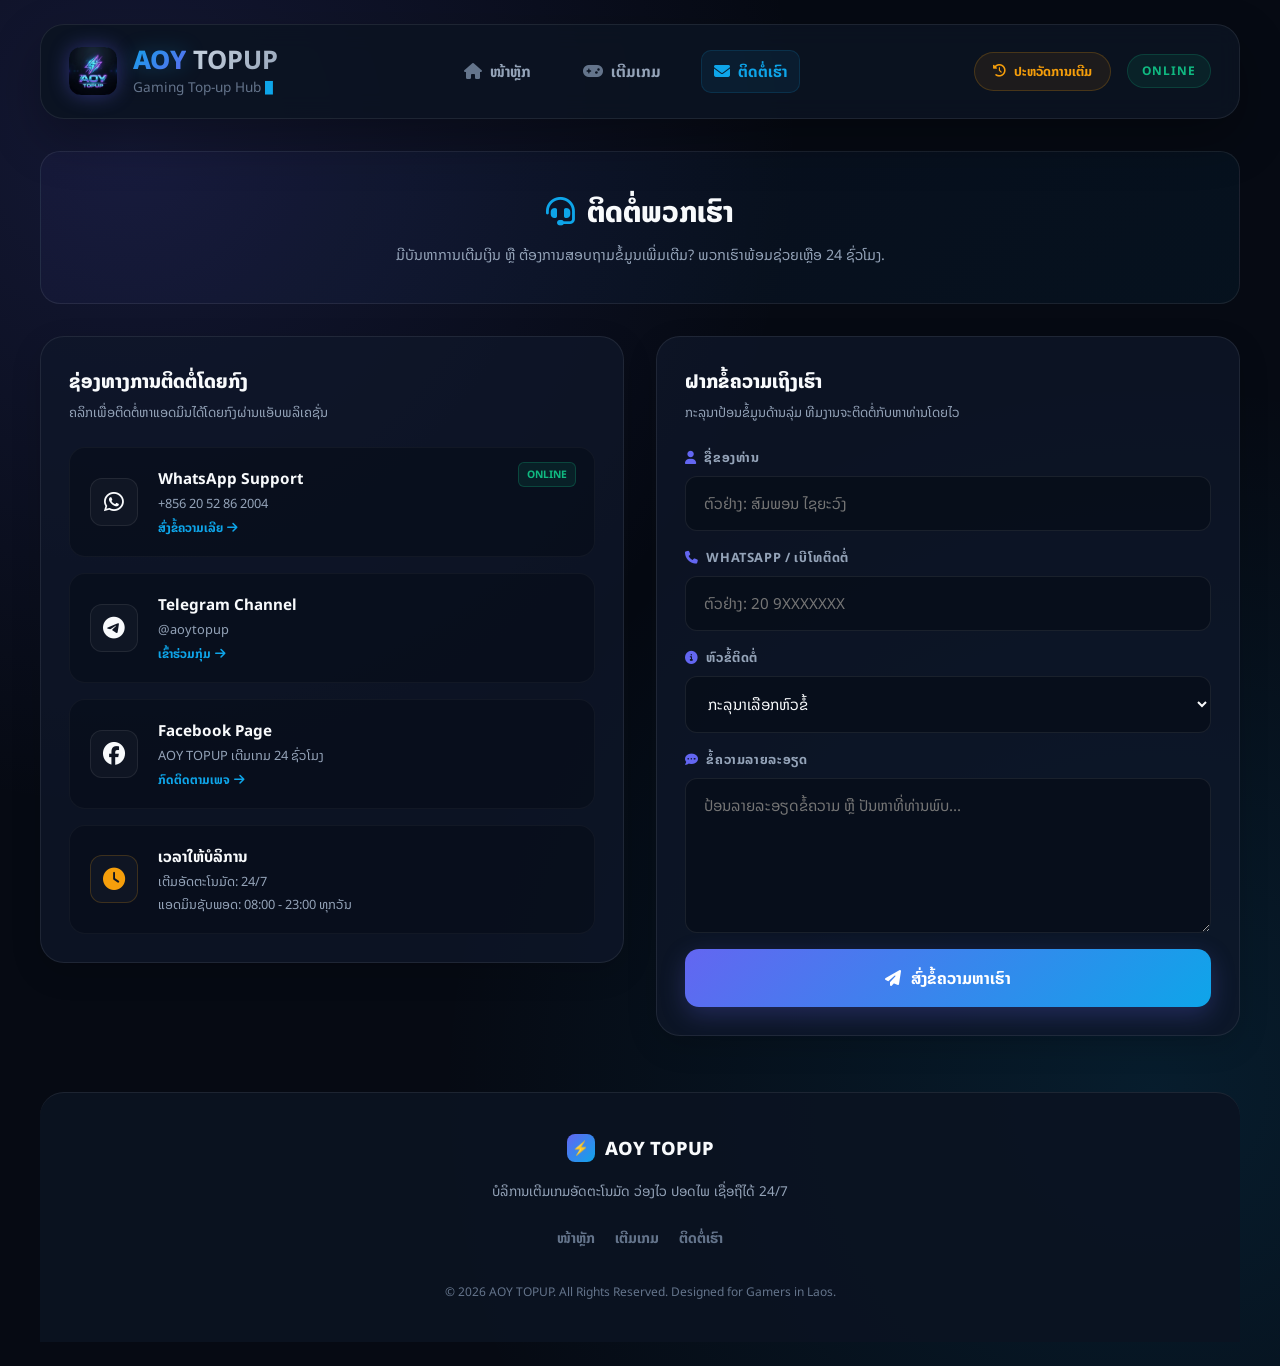
==== contact.html @ b612c602 "Upload local project files" ====
<!DOCTYPE html>
<html lang="lo">
<head>
  <meta charset="UTF-8">
  <meta name="viewport" content="width=device-width, initial-scale=1.0">
  <title>AOY TOPUP - ຕິດຕໍ່ພວກເຮົາ | Contact Us</title>
  <link href="https://fonts.googleapis.com/css2?family=Noto+Sans+Lao:wght@400;700&display=swap" rel="stylesheet">
  <link rel="stylesheet" href="https://cdnjs.cloudflare.com/ajax/libs/font-awesome/6.4.0/css/all.min.css">
  <link rel="stylesheet" href="style.css">
</head>
<body class="contact-page-body">
  <div class="app-shell">
    <header>
      <div class="brand" onclick="location.href='index.html'">
        <div class="brand-mark">
          <img src="images/aoy_topup_logo.png" alt="Aoy Topup Logo" style="width: 100%; height: 100%; object-fit: cover; border-radius: 12px;">
        </div>
        <div>
          <h1><span class="brand-glow-accent">AOY</span> <span class="brand-glow">TOPUP</span></h1>
          <p>Gaming Top-up Hub</p>
        </div>
      </div>

      <nav class="nav-links">
        <a href="index.html" class="nav-link"><i class="fa-solid fa-house"></i> ໜ້າຫຼັກ</a>
        <a href="topup.html" class="nav-link"><i class="fa-solid fa-gamepad"></i> ເຕີມເກມ</a>
        <a href="contact.html" class="nav-link active"><i class="fa-solid fa-envelope"></i> ຕິດຕໍ່ເຮົາ</a>
      </nav>

      <div class="status-panel">
        <button class="key-history-btn" id="key-history-btn" onclick="location.href='topup.html?openHistory=true'">
          <i class="fa-solid fa-clock-rotate-left"></i>
          <span>ປະຫວັດການເຕີມ</span>
        </button>
        <div class="status-chip">
          <span>ONLINE</span>
        </div>
      </div>
    </header>

    <!-- Page Title Header -->
    <div class="page-title-banner">
      <h1><i class="fa-solid fa-headset text-cyan"></i> ຕິດຕໍ່ພວກເຮົາ</h1>
      <p>ມີບັນຫາການເຕີມເງິນ ຫຼື ຕ້ອງການສອບຖາມຂໍ້ມູນເພີ່ມເຕີມ? ພວກເຮົາພ້ອມຊ່ວຍເຫຼືອ 24 ຊົ່ວໂມງ.</p>
    </div>

    <!-- Main Container -->
    <main class="contact-container">
      <!-- Left Side: Channels -->
      <section class="contact-channels">
        <h2 class="contact-sec-title">ຊ່ອງທາງການຕິດຕໍ່ໂດຍກົງ</h2>
        <p class="contact-sec-subtitle">ຄລິກເພື່ອຕິດຕໍ່ຫາແອດມິນໄດ້ໂດຍກົງຜ່ານແອັບພລິເຄຊັ່ນ</p>
        
        <div class="channels-grid">
          <a href="https://wa.me/8562052862004" target="_blank" class="channel-card whatsapp-channel">
            <div class="channel-icon-box"><i class="fa-brands fa-whatsapp"></i></div>
            <div class="channel-details">
              <h3>WhatsApp Support</h3>
              <p>+856 20 52 86 2004</p>
              <span class="channel-action">ສົ່ງຂໍ້ຄວາມເລີຍ <i class="fa-solid fa-arrow-right"></i></span>
            </div>
            <div class="channel-badge green">ONLINE</div>
          </a>

          <a href="https://t.me/aoytopup" target="_blank" class="channel-card telegram-channel">
            <div class="channel-icon-box"><i class="fa-brands fa-telegram"></i></div>
            <div class="channel-details">
              <h3>Telegram Channel</h3>
              <p>@aoytopup</p>
              <span class="channel-action">ເຂົ້າຮ່ວມກຸ່ມ <i class="fa-solid fa-arrow-right"></i></span>
            </div>
          </a>

          <a href="https://facebook.com/aoytopup" target="_blank" class="channel-card facebook-channel">
            <div class="channel-icon-box"><i class="fa-brands fa-facebook"></i></div>
            <div class="channel-details">
              <h3>Facebook Page</h3>
              <p>AOY TOPUP ເຕີມເກມ 24 ຊົ່ວໂມງ</p>
              <span class="channel-action">ກົດຕິດຕາມເພຈ <i class="fa-solid fa-arrow-right"></i></span>
            </div>
          </a>

          <div class="channel-card info-channel">
            <div class="channel-icon-box"><i class="fa-solid fa-clock"></i></div>
            <div class="channel-details">
              <h3>ເວລາໃຫ້ບໍລິການ</h3>
              <p>ເຕີມອັດຕະໂນມັດ: 24/7</p>
              <p>ແອດມິນຊັບພອດ: 08:00 - 23:00 ທຸກວັນ</p>
            </div>
          </div>
        </div>
      </section>

      <!-- Right Side: Contact Form -->
      <section class="contact-form-section">
        <h2 class="contact-sec-title">ຝາກຂໍ້ຄວາມເຖິງເຮົາ</h2>
        <p class="contact-sec-subtitle">ກະລຸນາປ້ອນຂໍ້ມູນດ້ານລຸ່ມ ທີມງານຈະຕິດຕໍ່ກັບຫາທ່ານໂດຍໄວ</p>

        <form id="contact-form" class="contact-form" onsubmit="submitContactForm(event)">
          <div class="form-group">
            <label for="contact-name"><i class="fa-solid fa-user"></i> ຊື່ຂອງທ່ານ</label>
            <input type="text" id="contact-name" placeholder="ຕົວຢ່າງ: ສົມພອນ ໄຊຍະວົງ" required>
          </div>

          <div class="form-group">
            <label for="contact-method"><i class="fa-solid fa-phone"></i> WhatsApp / ເບີໂທຕິດຕໍ່</label>
            <input type="text" id="contact-method" placeholder="ຕົວຢ່າງ: 20 9XXXXXXX" required>
          </div>

          <div class="form-group">
            <label for="contact-subject"><i class="fa-solid fa-circle-info"></i> ຫົວຂໍ້ຕິດຕໍ່</label>
            <select id="contact-subject" required>
              <option value="" disabled selected>ກະລຸນາເລືອກຫົວຂໍ້</option>
              <option value="topup_problem">ພົບປັນຫາການເຕີມເກມ</option>
              <option value="payment_problem">ປັນຫາການໂອນເງິນ / ແຈ້ງຊຳລະ</option>
              <option value="partnership">ຮ່ວມທຸລະກິດ / ພັນທະມິດ</option>
              <option value="other">ອື່ນໆ</option>
            </select>
          </div>

          <div class="form-group">
            <label for="contact-message"><i class="fa-solid fa-comment-dots"></i> ຂໍ້ຄວາມລາຍລະອຽດ</label>
            <textarea id="contact-message" rows="5" placeholder="ປ້ອນລາຍລະອຽດຂໍ້ຄວາມ ຫຼື ປັນຫາທີ່ທ່ານພົບ..." required></textarea>
          </div>

          <button type="submit" class="btn-confirm" id="btn-submit-contact">
            <i class="fa-solid fa-paper-plane"></i> ສົ່ງຂໍ້ຄວາມຫາເຮົາ
          </button>
        </form>

        <!-- Form Success State -->
        <div id="contact-success-box" class="contact-success-box" style="display: none;">
          <div class="success-icon-container">
            <i class="fa-solid fa-circle-check"></i>
          </div>
          <h2>ສົ່ງຂໍ້ຄວາມສຳເລັດ!</h2>
          <p>ລະບົບໄດ້ຮັບຂໍ້ຄວາມຂອງທ່ານແລ້ວ. ທີມງານ AOY TOPUP ຈະຕິດຕໍ່ກັບຫາທ່ານຜ່ານເບີຕິດຕໍ່ ຫຼື WhatsApp ໂດຍໄວທີ່ສຸດ.</p>
          <button class="btn-confirm mt-3" onclick="resetContactForm()">
            <i class="fa-solid fa-arrows-rotate"></i> ສົ່ງຂໍ້ຄວາມໃໝ່
          </button>
        </div>
      </section>
    </main>

    <!-- Footer -->
    <footer>
      <div class="footer-content">
        <div class="footer-brand">
          <div class="brand-mark-small">⚡</div>
          <h3>AOY TOPUP</h3>
        </div>
        <p>ບໍລິການເຕີມເກມອັດຕະໂນມັດ ວ່ອງໄວ ປອດໄພ ເຊື່ອຖືໄດ້ 24/7</p>
        <div class="footer-links">
          <a href="index.html">ໜ້າຫຼັກ</a>
          <a href="topup.html">ເຕີມເກມ</a>
          <a href="contact.html">ຕິດຕໍ່ເຮົາ</a>
        </div>
        <p class="copyright">© 2026 AOY TOPUP. All Rights Reserved. Designed for Gamers in Laos.</p>
      </div>
    </footer>
  </div>

  <script>
    function submitContactForm(event) {
      event.preventDefault();
      
      const name = document.getElementById("contact-name").value.trim();
      const method = document.getElementById("contact-method").value.trim();
      const subject = document.getElementById("contact-subject").value;
      const message = document.getElementById("contact-message").value.trim();

      if (!name || !method || !subject || !message) {
        alert("ກະລຸນາປ້ອນຂໍ້ມູນໃຫ້ຄົບຖ້ວນ!");
        return;
      }

      // Hide form, show success message
      document.getElementById("contact-form").style.display = "none";
      document.getElementById("contact-success-box").style.display = "flex";
    }

    function resetContactForm() {
      // Clear inputs
      document.getElementById("contact-name").value = "";
      document.getElementById("contact-method").value = "";
      document.getElementById("contact-subject").value = "";
      document.getElementById("contact-message").value = "";

      // Show form, hide success message
      document.getElementById("contact-form").style.display = "flex";
      document.getElementById("contact-success-box").style.display = "none";
    }
  </script>
</body>
</html>
---- style.css ----
/* ==========================================================================
   AOY TOPUP - Premium Game Top-Up Theme CSS Design System
   ========================================================================== */

:root {
  --bg-primary: #060a13;
  --bg-secondary: #0c1322;
  --bg-card: rgba(15, 23, 42, 0.75);
  --border-color: rgba(255, 255, 255, 0.08);
  --border-glow: rgba(99, 102, 241, 0.2);
  
  /* Modern gaming gradients */
  --accent-cyan: #0ea5e9;
  --accent-indigo: #6366f1;
  --accent-green: #10b981;
  --accent-amber: #f59e0b;
  --accent-rose: #f43f5e;
  
  --text-primary: #f8fafc;
  --text-secondary: #94a3b8;
  --text-muted: #64748b;
  
  --font-family: 'Noto Sans Lao', sans-serif;
  --transition: all 0.3s cubic-bezier(0.4, 0, 0.2, 1);
}

* {
  box-sizing: border-box;
  margin: 0;
  padding: 0;
  font-family: var(--font-family);
}

html {
  scroll-behavior: smooth;
}

body {
  min-height: 100vh;
  background-color: var(--bg-primary);
  background-image: 
    radial-gradient(circle at 10% 10%, rgba(99, 102, 241, 0.15) 0%, transparent 40%),
    radial-gradient(circle at 90% 80%, rgba(14, 165, 233, 0.12) 0%, transparent 45%);
  color: var(--text-primary);
  padding: 24px;
  overflow-x: hidden;
}

/* App Layout shell */
.app-shell {
  max-width: 1200px;
  margin: 0 auto;
}

/* Header & Branding */
header {
  display: flex;
  justify-content: space-between;
  align-items: center;
  padding: 20px 28px;
  margin-bottom: 32px;
  border-radius: 24px;
  background: rgba(12, 19, 34, 0.9);
  border: 1px solid var(--border-color);
  box-shadow: 0 20px 50px rgba(0, 0, 0, 0.3);
  backdrop-filter: blur(12px);
}

.brand {
  display: flex;
  align-items: center;
  gap: 16px;
  cursor: pointer;
  user-select: none;
}

.brand-mark {
  width: 48px;
  height: 48px;
  border-radius: 14px;
  display: grid;
  place-items: center;
  color: white;
  font-size: 1.4rem;
  font-weight: 700;
  background: linear-gradient(135deg, var(--accent-indigo), var(--accent-cyan));
  box-shadow: 0 0 20px rgba(99, 102, 241, 0.4);
  transition: var(--transition);
}

.brand:hover .brand-mark {
  transform: scale(1.1) rotate(10deg);
  box-shadow: 0 0 30px rgba(14, 165, 233, 0.6);
}

.brand h1 {
  font-size: 1.6rem;
  line-height: 1.2;
}

.brand-glow-accent {
  background: linear-gradient(135deg, var(--accent-cyan), var(--accent-indigo));
  -webkit-background-clip: text;
  -webkit-text-fill-color: transparent;
  font-weight: 800;
  filter: drop-shadow(0 0 10px rgba(14, 165, 233, 0.3));
}

.brand-glow {
  background: linear-gradient(135deg, #cbd5e1, #94a3b8);
  -webkit-background-clip: text;
  -webkit-text-fill-color: transparent;
  font-weight: 700;
}

.brand p {
  color: var(--text-muted);
  font-size: 0.85rem;
  display: flex;
  align-items: center;
  gap: 4px;
}

.brand p::after {
  content: '█';
  font-size: 0.7rem;
  color: var(--accent-cyan);
  animation: cursor-blink 1.2s step-start infinite;
}

@keyframes cursor-blink {
  50% { opacity: 0; }
}

.status-panel {
  display: flex;
  align-items: center;
  gap: 16px;
}

.status-chip {
  padding: 6px 14px;
  border-radius: 999px;
  background: rgba(16, 185, 129, 0.1);
  color: var(--accent-green);
  font-weight: 700;
  font-size: 0.75rem;
  letter-spacing: 0.08em;
  border: 1px solid rgba(16, 185, 129, 0.2);
}

.key-history-btn {
  background: rgba(245, 158, 11, 0.08);
  color: var(--accent-amber);
  border: 1px solid rgba(245, 158, 11, 0.2);
  padding: 8px 18px;
  border-radius: 999px;
  font-weight: 700;
  font-size: 0.8rem;
  cursor: pointer;
  display: flex;
  align-items: center;
  gap: 8px;
  transition: var(--transition);
}

.key-history-btn:hover {
  background: rgba(245, 158, 11, 0.18);
  border-color: var(--accent-amber);
  box-shadow: 0 0 15px rgba(245, 158, 11, 0.25);
  transform: translateY(-2px);
}

/* Two-column Container */
.container {
  display: grid;
  grid-template-columns: 1.7fr 1fr;
  gap: 28px;
  align-items: start;
}

/* Flow Panel (Step Cards) */
.flow-panel {
  display: flex;
  flex-direction: column;
  gap: 24px;
}

.step-section {
  background: var(--bg-card);
  border: 1px solid var(--border-color);
  border-radius: 20px;
  padding: 24px;
  box-shadow: 0 10px 30px rgba(0, 0, 0, 0.15);
  transition: var(--transition);
}

.step-section.disabled {
  opacity: 0.45;
  pointer-events: none;
  filter: grayscale(0.5);
  border-color: rgba(255, 255, 255, 0.03);
}

.step-header {
  display: flex;
  align-items: center;
  gap: 16px;
  margin-bottom: 24px;
}

.step-number {
  width: 36px;
  height: 36px;
  border-radius: 50%;
  background: linear-gradient(135deg, var(--accent-indigo), var(--accent-cyan));
  color: white;
  font-weight: 800;
  display: grid;
  place-items: center;
  box-shadow: 0 0 15px rgba(99, 102, 241, 0.35);
  font-size: 1.1rem;
}

.step-section.disabled .step-number {
  background: var(--text-muted);
  box-shadow: none;
}

.step-title {
  font-size: 1.15rem;
  font-weight: 700;
  color: var(--text-primary);
}

.step-subtitle {
  font-size: 0.82rem;
  color: var(--text-secondary);
  margin-top: 2px;
}

.step-content {
  margin-top: 8px;
}

/* Step 1: Game Grid selection */
.game-grid {
  display: grid;
  grid-template-columns: repeat(4, 1fr);
  gap: 16px;
}

.game-card {
  background: rgba(8, 14, 27, 0.9);
  border: 1px solid rgba(255, 255, 255, 0.05);
  border-radius: 16px;
  overflow: hidden;
  cursor: pointer;
  transition: var(--transition);
  position: relative;
  text-align: center;
  display: flex;
  flex-direction: column;
  padding-bottom: 12px;
}

.game-card-img-wrapper {
  overflow: hidden;
  position: relative;
}

.game-card-img-wrapper img {
  width: 100%;
  height: auto;
  display: block;
  transition: var(--transition);
}

.game-card-title {
  font-size: 0.85rem;
  font-weight: 700;
  padding: 10px 8px 0;
  color: var(--text-secondary);
  transition: var(--transition);
  overflow: hidden;
  text-overflow: ellipsis;
  white-space: nowrap;
}

.game-card:hover {
  transform: translateY(-5px);
  border-color: rgba(99, 102, 241, 0.4);
  box-shadow: 0 12px 25px rgba(99, 102, 241, 0.15);
}

.game-card:hover .game-card-img-wrapper img {
  transform: scale(1.08);
}

.game-card:hover .game-card-title {
  color: var(--text-primary);
}

.game-card.active {
  border-color: var(--accent-cyan);
  box-shadow: 0 0 20px rgba(14, 165, 233, 0.25);
  background: rgba(14, 165, 233, 0.03);
}

.game-card.active .game-card-title {
  color: var(--accent-cyan);
}

.game-card.active::before {
  content: '✓';
  position: absolute;
  top: 8px;
  right: 8px;
  background: var(--accent-cyan);
  color: black;
  width: 20px;
  height: 20px;
  border-radius: 50%;
  display: grid;
  place-items: center;
  font-size: 0.75rem;
  font-weight: 800;
  z-index: 10;
  box-shadow: 0 2px 8px rgba(0,0,0,0.5);
}

/* Step 2: Form Inputs */
.input-row {
  display: flex;
  gap: 16px;
  flex-wrap: wrap;
}

.form-group {
  display: flex;
  flex-direction: column;
  gap: 8px;
}

.flex-1 { flex: 1; min-width: 200px; }
.flex-2 { flex: 2; min-width: 280px; }

.form-group label {
  color: var(--text-secondary);
  font-size: 0.8rem;
  text-transform: uppercase;
  letter-spacing: 0.05em;
  font-weight: 700;
}

.form-group label i {
  margin-right: 4px;
  color: var(--accent-indigo);
}

.form-group input,
.form-group select {
  background: rgba(8, 14, 27, 0.95);
  border: 1px solid var(--border-color);
  color: var(--text-primary);
  padding: 14px 18px;
  border-radius: 12px;
  outline: none;
  font-size: 0.95rem;
  transition: var(--transition);
}

.form-group input:focus,
.form-group select:focus {
  border-color: var(--accent-indigo);
  box-shadow: 0 0 15px rgba(99, 102, 241, 0.15);
}

.form-group input:disabled,
.form-group select:disabled {
  opacity: 0.5;
  cursor: not-allowed;
}

.helper-text {
  font-size: 0.78rem;
  color: var(--text-muted);
  margin-top: 8px;
}

/* Step 3: Packages selection grid */
.packages-grid {
  display: grid;
  grid-template-columns: repeat(3, 1fr);
  gap: 14px;
}

.package-tile {
  background: rgba(8, 14, 27, 0.9);
  border: 1px solid rgba(255, 255, 255, 0.05);
  border-radius: 16px;
  padding: 16px;
  cursor: pointer;
  transition: var(--transition);
  position: relative;
  display: flex;
  flex-direction: column;
  gap: 8px;
}

.package-tile:hover {
  transform: translateY(-3px);
  border-color: rgba(99, 102, 241, 0.35);
  box-shadow: 0 8px 20px rgba(99, 102, 241, 0.1);
}

.package-tile.active {
  border-color: var(--accent-cyan);
  background: rgba(14, 165, 233, 0.04);
  box-shadow: 0 0 15px rgba(14, 165, 233, 0.15);
}

.package-icon {
  font-size: 1.1rem;
  color: var(--text-muted);
  transition: var(--transition);
}

.package-tile.active .package-icon {
  color: var(--accent-cyan);
}

.package-name {
  font-size: 0.92rem;
  font-weight: 700;
  color: var(--text-primary);
}

.package-price {
  font-size: 0.85rem;
  color: var(--accent-cyan);
  font-weight: 700;
  margin-top: auto;
}

.package-tile.active .package-price {
  color: var(--text-primary);
}

.no-packages-msg {
  grid-column: span 3;
  text-align: center;
  padding: 30px;
  color: var(--text-muted);
  font-size: 0.9rem;
}

/* Step 4: Payment selection grid */
.payment-grid {
  display: flex;
  flex-direction: column;
  gap: 12px;
}

.payment-card {
  background: rgba(8, 14, 27, 0.9);
  border: 1px solid rgba(255, 255, 255, 0.05);
  border-radius: 16px;
  padding: 16px 20px;
  display: flex;
  align-items: center;
  gap: 20px;
  cursor: pointer;
  transition: var(--transition);
  position: relative;
}

.payment-card:hover {
  border-color: rgba(99, 102, 241, 0.3);
  background: rgba(8, 14, 27, 0.98);
}

.payment-card.active {
  border-color: var(--accent-cyan);
  background: rgba(14, 165, 233, 0.04);
  box-shadow: 0 0 15px rgba(14, 165, 233, 0.12);
}

.payment-card-logo {
  width: 90px;
  height: 44px;
  border-radius: 8px;
  display: grid;
  place-items: center;
  font-weight: 800;
  font-size: 0.9rem;
  letter-spacing: 0.02em;
  border: 1px solid rgba(255, 255, 255, 0.08);
}

.bcel-logo {
  background: linear-gradient(135deg, #0056b3, #002d62);
  color: white;
}

.umoney-logo {
  background: #f7941d;
  color: white;
}

.ldb-logo {
  background: #116834;
  color: white;
}

.payment-card-info {
  display: flex;
  flex-direction: column;
  gap: 4px;
}

.payment-name {
  font-size: 0.92rem;
  font-weight: 700;
  color: var(--text-primary);
}

.payment-desc {
  font-size: 0.78rem;
  color: var(--text-secondary);
}

.payment-badge {
  position: absolute;
  top: 12px;
  right: 18px;
  background: rgba(16, 185, 129, 0.1);
  color: var(--accent-green);
  border: 1px solid rgba(16, 185, 129, 0.25);
  font-size: 0.7rem;
  font-weight: 700;
  padding: 3px 8px;
  border-radius: 6px;
  letter-spacing: 0.02em;
}

.payment-card.active::after {
  content: '●';
  color: var(--accent-cyan);
  font-size: 1rem;
  margin-left: auto;
}

/* Right Column: Checkout Sidepanel */
.checkout-panel {
  background: var(--bg-card);
  border: 1px solid var(--border-color);
  border-radius: 24px;
  padding: 24px;
  box-shadow: 0 18px 60px rgba(0, 0, 0, 0.2);
  position: sticky;
  top: 24px;
  display: flex;
  flex-direction: column;
  gap: 20px;
}

.panel-header {
  display: flex;
  justify-content: space-between;
  align-items: center;
  border-bottom: 1px solid rgba(255, 255, 255, 0.06);
  padding-bottom: 14px;
}

.panel-title {
  font-size: 1rem;
  color: var(--accent-indigo);
  font-weight: 700;
  letter-spacing: 0.05em;
  text-transform: uppercase;
}

.panel-header span {
  color: var(--text-muted);
  font-size: 0.8rem;
}

.checkout-summary-box {
  background: rgba(8, 14, 27, 0.95);
  border: 1px solid rgba(148, 163, 184, 0.1);
  border-radius: 16px;
  padding: 16px;
  display: flex;
  flex-direction: column;
  gap: 12px;
}

.summary-row {
  display: flex;
  justify-content: space-between;
  font-size: 0.88rem;
  border-bottom: 1px dashed rgba(255, 255, 255, 0.05);
  padding-bottom: 10px;
}

.summary-row:last-child {
  border-bottom: none;
  padding-bottom: 0;
}

.summary-label {
  color: var(--text-secondary);
}

.summary-value {
  color: var(--text-primary);
  font-weight: 700;
}

.highlighted-id {
  color: var(--accent-cyan);
  font-family: monospace;
}

.price-box {
  background: linear-gradient(135deg, rgba(99, 102, 241, 0.08) 0%, rgba(14, 165, 233, 0.08) 100%);
  border: 1px solid rgba(99, 102, 241, 0.15);
  border-radius: 16px;
  padding: 14px 18px;
  display: flex;
  justify-content: space-between;
  align-items: center;
}

.price-label {
  font-size: 0.85rem;
  color: var(--text-secondary);
  font-weight: 700;
}

.price-value {
  font-size: 1.35rem;
  font-weight: 800;
  color: var(--accent-cyan);
}

.btn-confirm {
  width: 100%;
  border: none;
  background: linear-gradient(135deg, var(--accent-indigo), var(--accent-cyan));
  color: white;
  padding: 16px;
  border-radius: 14px;
  cursor: pointer;
  font-weight: 700;
  font-size: 1rem;
  display: flex;
  align-items: center;
  justify-content: center;
  gap: 10px;
  box-shadow: 0 8px 25px rgba(99, 102, 241, 0.25);
  transition: var(--transition);
}

.btn-confirm:hover {
  transform: translateY(-2px);
  box-shadow: 0 12px 30px rgba(14, 165, 233, 0.4);
}

.btn-submit-topup.disabled,
.btn-confirm.disabled {
  opacity: 0.5;
  cursor: not-allowed;
  pointer-events: none;
  box-shadow: none;
  background: var(--text-muted);
}

.animate-pulse {
  animation: pulse-effect 2.2s infinite;
}

@keyframes pulse-effect {
  0% { transform: scale(1); opacity: 0.95; }
  50% { transform: scale(1.08); opacity: 1; }
  100% { transform: scale(1); opacity: 0.95; }
}

.mt-3 { margin-top: 12px; }

/* Modal & Key/Top-up History Styles */
.modal {
  position: fixed;
  z-index: 2000;
  left: 0;
  top: 0;
  width: 100%;
  height: 100%;
  overflow: hidden;
  background-color: rgba(6, 10, 19, 0.9);
  backdrop-filter: blur(8px);
  display: flex;
  align-items: center;
  justify-content: center;
  opacity: 0;
  pointer-events: none;
  transition: opacity 0.3s ease;
}

.modal.show {
  opacity: 1;
  pointer-events: auto;
}

.modal-content {
  background: var(--bg-secondary);
  border: 1px solid var(--border-glow);
  box-shadow: 0 25px 80px rgba(0, 0, 0, 0.6);
  border-radius: 24px;
  width: min(90%, 650px);
  max-height: 80vh;
  display: flex;
  flex-direction: column;
  overflow: hidden;
  transform: translateY(30px);
  transition: transform 0.3s cubic-bezier(0.18, 0.89, 0.32, 1.28);
}

.modal.show .modal-content {
  transform: translateY(0);
}

.modal-header {
  padding: 20px 24px;
  border-bottom: 1px solid var(--border-color);
  display: flex;
  justify-content: space-between;
  align-items: center;
  background: rgba(8, 14, 27, 0.5);
}

.modal-header h2 {
  font-size: 1.2rem;
  color: var(--accent-cyan);
  margin: 0;
  display: flex;
  align-items: center;
  gap: 10px;
}

.close-btn {
  color: var(--text-secondary);
  font-size: 1.8rem;
  font-weight: 700;
  cursor: pointer;
  transition: color 0.2s;
  line-height: 1;
}

.close-btn:hover {
  color: var(--accent-rose);
}

.modal-body {
  padding: 24px;
  overflow-y: auto;
  flex: 1;
  display: flex;
  flex-direction: column;
  gap: 16px;
}

.empty-keys-state {
  text-align: center;
  padding: 48px 24px;
  color: var(--text-muted);
}

.history-order-card {
  background: rgba(8, 14, 27, 0.6);
  border: 1px solid var(--border-color);
  border-radius: 16px;
  padding: 16px;
  display: flex;
  flex-direction: column;
  gap: 12px;
}

.history-order-header {
  display: flex;
  justify-content: space-between;
  align-items: center;
  border-bottom: 1px solid rgba(255, 255, 255, 0.05);
  padding-bottom: 10px;
}

.order-id {
  font-weight: 700;
  color: var(--accent-cyan);
  font-size: 0.88rem;
  margin-right: 12px;
}

.order-date {
  color: var(--text-muted);
  font-size: 0.78rem;
}

.order-badge {
  background: rgba(16, 185, 129, 0.1);
  color: var(--accent-green);
  font-size: 0.72rem;
  font-weight: 700;
  padding: 4px 10px;
  border-radius: 999px;
  border: 1px solid rgba(16, 185, 129, 0.15);
}

.history-order-items {
  display: flex;
  flex-direction: column;
  gap: 8px;
}

.history-item-row {
  display: flex;
  justify-content: space-between;
  align-items: center;
}

.history-item-info {
  display: flex;
  flex-direction: column;
  gap: 4px;
}

.history-item-name {
  color: var(--text-primary);
  font-size: 0.92rem;
  font-weight: 700;
}

.history-item-brand {
  color: var(--text-secondary);
  font-size: 0.78rem;
}

/* ==========================================================================
   Receipt & Invoice Styles
   ========================================================================== */

.receipt-page {
  min-height: 100vh;
  background-color: var(--bg-primary);
  display: flex;
  align-items: center;
  justify-content: center;
  padding: 24px;
}

.receipt-container {
  width: min(100%, 550px);
  background: var(--bg-secondary);
  border: 1px solid var(--border-glow);
  border-radius: 28px;
  padding: 32px;
  box-shadow: 0 30px 80px rgba(0, 0, 0, 0.5);
  display: flex;
  flex-direction: column;
  gap: 24px;
}

.receipt-header {
  display: flex;
  flex-direction: column;
  align-items: center;
  text-align: center;
  gap: 12px;
}

.receipt-icon-container {
  display: flex;
  align-items: center;
  justify-content: center;
  width: 68px;
  height: 68px;
  border-radius: 50%;
  background: rgba(245, 158, 11, 0.1);
  border: 2px solid rgba(245, 158, 11, 0.3);
  box-shadow: 0 0 20px rgba(245, 158, 11, 0.15);
  animation: pulse-amber 2.2s infinite;
}

.receipt-icon-container.completed {
  background: rgba(16, 185, 129, 0.1);
  border-color: rgba(16, 185, 129, 0.3);
  box-shadow: 0 0 20px rgba(16, 185, 129, 0.15);
  animation: none;
}

@keyframes pulse-amber {
  0% { box-shadow: 0 0 0 0 rgba(245, 158, 11, 0.4); }
  70% { box-shadow: 0 0 0 12px rgba(245, 158, 11, 0); }
  100% { box-shadow: 0 0 0 0 rgba(245, 158, 11, 0); }
}

.receipt-icon {
  font-size: 2rem;
  color: var(--accent-amber);
}

.completed .receipt-icon {
  color: var(--accent-green);
}

.receipt-title-block h2 {
  font-size: 1.45rem;
  color: var(--text-primary);
  margin-bottom: 6px;
  font-weight: 700;
}

.receipt-status-chip {
  background: rgba(245, 158, 11, 0.1);
  color: var(--accent-amber);
  border: 1px solid rgba(245, 158, 11, 0.2);
  padding: 4px 14px;
  border-radius: 999px;
  font-weight: 700;
  font-size: 0.7rem;
  letter-spacing: 0.08em;
  display: inline-block;
  text-transform: uppercase;
}

.receipt-status-chip.completed {
  background: rgba(16, 185, 129, 0.1);
  color: var(--accent-green);
  border-color: rgba(16, 185, 129, 0.2);
}

/* Info Grid */
.receipt-info-grid {
  display: grid;
  grid-template-columns: repeat(2, 1fr);
  gap: 12px;
}

.info-card {
  display: flex;
  align-items: center;
  gap: 12px;
  background: rgba(8, 14, 27, 0.6);
  border: 1px solid var(--border-color);
  border-radius: 16px;
  padding: 12px 14px;
}

.info-card i {
  font-size: 1rem;
  color: var(--accent-indigo);
}

.info-label {
  display: block;
  font-size: 0.72rem;
  color: var(--text-muted);
  text-transform: uppercase;
  margin-bottom: 2px;
}

.info-value {
  display: block;
  font-size: 0.85rem;
  font-weight: 700;
  color: var(--text-primary);
}

/* Items details */
.receipt-details-card {
  background: rgba(8, 14, 27, 0.8);
  border: 1px solid var(--border-color);
  border-radius: 20px;
  padding: 20px;
}

.receipt-row {
  display: flex;
  justify-content: space-between;
  align-items: center;
  padding: 12px 0;
  border-bottom: 1px dashed rgba(255, 255, 255, 0.05);
}

.receipt-row:last-child {
  border-bottom: none;
  padding-bottom: 0;
}

.receipt-row:first-child {
  padding-top: 0;
}

.row-label {
  font-size: 0.88rem;
  color: var(--text-secondary);
}

.row-value {
  font-size: 0.92rem;
  font-weight: 700;
  color: var(--text-primary);
}

.row-value.cyan {
  color: var(--accent-cyan);
}

/* QR Code Section */
.qr-payment-section {
  background: rgba(8, 14, 27, 0.95);
  border: 1px dashed var(--accent-amber);
  border-radius: 20px;
  padding: 24px;
  text-align: center;
  display: flex;
  flex-direction: column;
  align-items: center;
  gap: 16px;
}

.qr-payment-section.completed {
  border-color: var(--accent-green);
  background: rgba(16, 185, 129, 0.02);
}

.qr-title {
  color: var(--accent-amber);
  font-weight: 700;
  font-size: 0.95rem;
  display: flex;
  align-items: center;
  gap: 8px;
}

.completed .qr-title {
  color: var(--accent-green);
}

.qr-desc {
  font-size: 0.78rem;
  color: var(--text-secondary);
  line-height: 1.5;
  max-width: 320px;
}

.qr-wrapper {
  background: white;
  padding: 14px;
  border-radius: 16px;
  box-shadow: 0 8px 30px rgba(0, 0, 0, 0.4);
  position: relative;
  display: flex;
  align-items: center;
  justify-content: center;
}

.bcel-qr-badge {
  position: absolute;
  background: #0056b3;
  color: white;
  font-size: 0.55rem;
  font-weight: 800;
  padding: 2px 6px;
  border-radius: 4px;
  top: 50%;
  left: 50%;
  transform: translate(-50%, -50%);
  border: 2px solid white;
  box-shadow: 0 2px 6px rgba(0,0,0,0.3);
}

/* Mock QR Code Lines using pure CSS */
.bcel-qr-mock {
  width: 140px;
  height: 140px;
  background-image:
    linear-gradient(90deg, #111 25%, transparent 25%),
    linear-gradient(#111 25%, transparent 25%),
    linear-gradient(90deg, transparent 75%, #111 75%),
    linear-gradient(transparent 75%, #111 75%);
  background-size: 20px 20px;
  position: relative;
}

.bcel-qr-mock::before {
  content: '';
  position: absolute;
  inset: 16px;
  background-image: 
    repeating-linear-gradient(45deg, #111, #111 4px, transparent 4px, transparent 8px),
    repeating-linear-gradient(-45deg, #111, #111 2px, transparent 2px, transparent 6px);
  opacity: 0.85;
}

.total-to-pay-qr {
  font-size: 1.15rem;
  font-weight: 800;
  color: var(--accent-cyan);
}

.simulate-payment-btn {
  background: rgba(16, 185, 129, 0.1);
  border: 1px solid rgba(16, 185, 129, 0.25);
  color: var(--accent-green);
  padding: 8px 16px;
  border-radius: 8px;
  font-size: 0.8rem;
  font-weight: 700;
  cursor: pointer;
  transition: var(--transition);
}

.simulate-payment-btn:hover {
  background: rgba(16, 185, 129, 0.2);
  border-color: var(--accent-green);
}

/* Decorative Digital Barcode */
.receipt-barcode {
  display: flex;
  flex-direction: column;
  align-items: center;
  margin-top: 8px;
  gap: 8px;
}

.barcode-lines {
  width: 160px;
  height: 32px;
  background: repeating-linear-gradient(
    90deg,
    var(--text-muted),
    var(--text-muted) 2px,
    transparent 2px,
    transparent 5px,
    var(--text-muted) 5px,
    var(--text-muted) 7px,
    transparent 7px,
    transparent 9px
  );
  opacity: 0.4;
}

.barcode-text {
  font-family: monospace;
  font-size: 0.7rem;
  color: var(--text-muted);
  letter-spacing: 0.15em;
}

.receipt-actions {
  display: grid;
  grid-template-columns: repeat(2, 1fr);
  gap: 12px;
}

.btn-wide {
  grid-column: span 2;
}

.receipt-actions .btn {
  padding: 12px 14px;
  border-radius: 12px;
  font-weight: 700;
  font-size: 0.88rem;
  border: none;
  cursor: pointer;
  display: flex;
  align-items: center;
  justify-content: center;
  gap: 8px;
  transition: var(--transition);
}

.btn-print {
  background: rgba(99, 102, 241, 0.12);
  color: var(--accent-indigo);
  border: 1px solid rgba(99, 102, 241, 0.2);
}

.btn-print:hover {
  background: rgba(99, 102, 241, 0.2);
}

.btn-save {
  background: rgba(16, 185, 129, 0.12);
  color: var(--accent-green);
  border: 1px solid rgba(16, 185, 129, 0.2);
}

.btn-save:hover {
  background: rgba(16, 185, 129, 0.2);
}

.btn-back {
  background: rgba(255, 255, 255, 0.05);
  color: var(--text-secondary);
  border: 1px solid rgba(255, 255, 255, 0.08);
}

.btn-back:hover {
  background: rgba(255, 255, 255, 0.08);
  color: var(--text-primary);
}

/* Responsive Breakpoints */
@media (max-width: 992px) {
  .container {
    grid-template-columns: 1fr;
  }
  .checkout-panel {
    position: static;
  }
  .game-grid {
    grid-template-columns: repeat(3, 1fr);
  }
}

@media (max-width: 640px) {
  body {
    padding: 12px;
  }
  header {
    flex-direction: column;
    align-items: stretch;
    gap: 16px;
    padding: 16px;
  }
  .status-panel {
    justify-content: space-between;
  }
  .game-grid {
    grid-template-columns: repeat(2, 1fr);
  }
  .packages-grid {
    grid-template-columns: repeat(2, 1fr);
  }
  .receipt-container {
    padding: 20px;
  }
  .receipt-info-grid {
    grid-template-columns: 1fr;
  }
  .receipt-actions {
    grid-template-columns: 1fr;
  }
  .btn-wide {
    grid-column: span 1;
  }
}

@media print {
  .receipt-actions, .qr-payment-section button, .barcode-lines {
    display: none !important;
  }
  body {
    background: white !important;
    color: black !important;
  }
  .receipt-container {
    border: none !important;
    box-shadow: none !important;
    background: white !important;
    color: black !important;
    width: 100% !important;
    padding: 0 !important;
  }
  .info-card, .receipt-details-card, .qr-payment-section {
    background: white !important;
    border: 1px solid #ddd !important;
    color: black !important;
  }
  .info-value, .row-value, .row-value.cyan, .receipt-title-block h2 {
    color: black !important;
  }
}

/* ==========================================================================
   AOY TOPUP - New Expansion Styling (Navbar, Homepage, Contact Page)
   ========================================================================== */

/* Navbar & Navigation links */
.nav-links {
  display: flex;
  align-items: center;
  gap: 28px;
}

.nav-link {
  color: var(--text-secondary);
  text-decoration: none;
  font-weight: 700;
  font-size: 0.95rem;
  display: flex;
  align-items: center;
  gap: 8px;
  padding: 8px 12px;
  border-radius: 10px;
  transition: var(--transition);
}

.nav-link i {
  font-size: 1rem;
  color: var(--text-muted);
  transition: var(--transition);
}

.nav-link:hover {
  color: var(--text-primary);
  background: rgba(255, 255, 255, 0.05);
}

.nav-link:hover i {
  color: var(--accent-cyan);
}

.nav-link.active {
  color: var(--accent-cyan);
  background: rgba(14, 165, 233, 0.08);
  border: 1px solid rgba(14, 165, 233, 0.15);
}

.nav-link.active i {
  color: var(--accent-cyan);
}

/* Hero Section */
.hero-section {
  display: grid;
  grid-template-columns: 1fr;
  gap: 40px;
  align-items: center;
  padding: 48px 40px;
  margin-bottom: 48px;
  background: linear-gradient(135deg, rgba(12, 19, 34, 0.85) 0%, rgba(6, 10, 19, 0.95) 100%);
  border: 1px solid var(--border-color);
  border-radius: 28px;
  box-shadow: 0 20px 50px rgba(0, 0, 0, 0.35);
  backdrop-filter: blur(12px);
}

.hero-content {
  display: flex;
  flex-direction: column;
  align-items: flex-start;
  gap: 20px;
}

.hero-badge {
  padding: 6px 14px;
  background: rgba(99, 102, 241, 0.1);
  border: 1px solid rgba(99, 102, 241, 0.2);
  color: var(--accent-indigo);
  font-weight: 700;
  font-size: 0.8rem;
  border-radius: 99px;
  letter-spacing: 0.05em;
  box-shadow: 0 0 15px rgba(99, 102, 241, 0.1);
}

.hero-title {
  font-size: 2.8rem;
  font-weight: 800;
  line-height: 1.25;
  color: var(--text-primary);
}

.typewriter-container {
  display: inline-block;
  overflow: hidden;
  max-width: 100%;
}

.typewriter-text {
  display: inline-block;
  white-space: nowrap;
  overflow: hidden;
  border-right: 4px solid var(--accent-cyan);
  width: 0;
  padding-right: 8px;
  animation: 
    typing-effect 4s steps(20, end) infinite alternate,
    caret-blink 0.75s step-end infinite;
}

@keyframes typing-effect {
  0% { width: 0; }
  60%, 100% { width: 100%; }
}

@keyframes caret-blink {
  from, to { border-color: transparent }
  50% { border-color: var(--accent-cyan); }
}

.gradient-text {
  background: linear-gradient(135deg, var(--accent-cyan), var(--accent-indigo));
  -webkit-background-clip: text;
  -webkit-text-fill-color: transparent;
  filter: drop-shadow(0 0 15px rgba(14, 165, 233, 0.25));
}

.hero-subtitle {
  font-size: 1.05rem;
  color: var(--text-secondary);
  line-height: 1.6;
}

.hero-actions {
  display: flex;
  gap: 16px;
  margin-top: 10px;
}

.btn-primary-hero {
  text-decoration: none;
  background: linear-gradient(135deg, var(--accent-indigo), var(--accent-cyan));
  color: white;
  padding: 14px 28px;
  border-radius: 14px;
  font-weight: 700;
  font-size: 1rem;
  display: flex;
  align-items: center;
  gap: 10px;
  box-shadow: 0 8px 25px rgba(99, 102, 241, 0.35);
  transition: var(--transition);
}

.btn-primary-hero:hover {
  transform: translateY(-2px);
  box-shadow: 0 12px 30px rgba(14, 165, 233, 0.5);
}

.btn-secondary-hero {
  text-decoration: none;
  background: rgba(255, 255, 255, 0.04);
  color: var(--text-primary);
  padding: 14px 28px;
  border-radius: 14px;
  font-weight: 700;
  font-size: 1rem;
  display: flex;
  align-items: center;
  gap: 10px;
  border: 1px solid var(--border-color);
  transition: var(--transition);
}

.btn-secondary-hero:hover {
  background: rgba(255, 255, 255, 0.08);
  border-color: var(--text-secondary);
  transform: translateY(-2px);
}

/* Console Block Visual */
.visual-card {
  background: #040811;
  border: 1px solid rgba(255, 255, 255, 0.05);
  border-radius: 16px;
  overflow: hidden;
  box-shadow: 0 15px 35px rgba(0, 0, 0, 0.4);
}

.visual-header {
  background: #080f1e;
  padding: 12px 16px;
  display: flex;
  align-items: center;
  gap: 8px;
  border-bottom: 1px solid rgba(255, 255, 255, 0.05);
}

.dot {
  width: 10px;
  height: 10px;
  border-radius: 50%;
  display: inline-block;
}

.dot.red { background: #ef4444; }
.dot.yellow { background: #f59e0b; }
.dot.green { background: #10b981; }

.window-title {
  color: var(--text-muted);
  font-size: 0.72rem;
  font-family: monospace;
  margin-left: 8px;
}

.visual-body {
  padding: 20px;
  font-family: monospace;
  font-size: 0.8rem;
  line-height: 1.8;
}

.console-line {
  color: var(--text-secondary);
}

.text-cyan { color: var(--accent-cyan); }
.text-green { color: var(--accent-green); }
.text-amber { color: var(--accent-amber); }
.text-purple { color: #c084fc; }

/* Sections */
.section-container {
  margin-bottom: 56px;
}

.section-header {
  text-align: center;
  margin-bottom: 36px;
}

.section-title {
  font-size: 1.6rem;
  font-weight: 800;
  color: var(--text-primary);
  display: flex;
  align-items: center;
  justify-content: center;
  gap: 12px;
}

.section-subtitle {
  color: var(--text-secondary);
  font-size: 0.9rem;
  margin-top: 6px;
}

/* Why Choose Us Features */
.features-grid {
  display: grid;
  grid-template-columns: repeat(4, 1fr);
  gap: 20px;
}

.feature-card {
  background: var(--bg-card);
  border: 1px solid var(--border-color);
  border-radius: 20px;
  padding: 28px 24px;
  text-align: center;
  transition: var(--transition);
}

.feature-card:hover {
  transform: translateY(-5px);
  border-color: var(--accent-indigo);
  box-shadow: 0 12px 30px rgba(99, 102, 241, 0.1);
}

.feature-icon {
  width: 52px;
  height: 52px;
  border-radius: 16px;
  display: grid;
  place-items: center;
  font-size: 1.3rem;
  margin: 0 auto 20px;
  color: white;
}

.cyan-glow {
  background: rgba(14, 165, 233, 0.1);
  color: var(--accent-cyan);
  border: 1px solid rgba(14, 165, 233, 0.25);
  box-shadow: 0 0 15px rgba(14, 165, 233, 0.2);
}

.indigo-glow {
  background: rgba(99, 102, 241, 0.1);
  color: var(--accent-indigo);
  border: 1px solid rgba(99, 102, 241, 0.25);
  box-shadow: 0 0 15px rgba(99, 102, 241, 0.2);
}

.green-glow {
  background: rgba(16, 185, 129, 0.1);
  color: var(--accent-green);
  border: 1px solid rgba(16, 185, 129, 0.25);
  box-shadow: 0 0 15px rgba(16, 185, 129, 0.2);
}

.amber-glow {
  background: rgba(245, 158, 11, 0.1);
  color: var(--accent-amber);
  border: 1px solid rgba(245, 158, 11, 0.25);
  box-shadow: 0 0 15px rgba(245, 158, 11, 0.2);
}

.feature-card h3 {
  font-size: 1.05rem;
  font-weight: 700;
  color: var(--text-primary);
  margin-bottom: 12px;
}

.feature-card p {
  font-size: 0.82rem;
  color: var(--text-secondary);
  line-height: 1.5;
}

/* Stats Section */
.stats-section {
  display: flex;
  justify-content: space-around;
  background: linear-gradient(135deg, rgba(99, 102, 241, 0.05) 0%, rgba(14, 165, 233, 0.05) 100%);
  border: 1px solid var(--border-color);
  border-radius: 24px;
  padding: 32px;
  margin-bottom: 56px;
}

.stat-item {
  text-align: center;
}

.stat-value {
  font-size: 2.2rem;
  font-weight: 800;
  margin-bottom: 6px;
  filter: drop-shadow(0 0 10px rgba(255, 255, 255, 0.05));
}

.stat-label {
  font-size: 0.85rem;
  color: var(--text-secondary);
  font-weight: 700;
}

/* Reviews / Testimonials */
.reviews-grid {
  display: grid;
  grid-template-columns: repeat(3, 1fr);
  gap: 20px;
}

.review-card {
  background: var(--bg-card);
  border: 1px solid var(--border-color);
  border-radius: 20px;
  padding: 24px;
  display: flex;
  flex-direction: column;
  gap: 16px;
}

.review-user {
  display: flex;
  align-items: center;
  gap: 14px;
}

.user-avatar {
  width: 44px;
  height: 44px;
  border-radius: 50%;
  background: rgba(255, 255, 255, 0.05);
  border: 1px solid var(--border-color);
  display: grid;
  place-items: center;
  font-size: 1.2rem;
}

.review-user h4 {
  font-size: 0.95rem;
  font-weight: 700;
  color: var(--text-primary);
}

.review-date {
  font-size: 0.72rem;
  color: var(--accent-cyan);
  font-weight: 700;
}

.review-text {
  font-size: 0.85rem;
  color: var(--text-secondary);
  line-height: 1.6;
  font-style: italic;
  flex: 1;
}

.stars {
  font-size: 0.85rem;
}

/* Footer Section */
footer {
  margin-top: 56px;
  padding: 40px 24px;
  background: rgba(12, 19, 34, 0.9);
  border-top: 1px solid var(--border-color);
  border-radius: 24px 24px 0 0;
  text-align: center;
}

.footer-content {
  max-width: 600px;
  margin: 0 auto;
  display: flex;
  flex-direction: column;
  align-items: center;
  gap: 16px;
}

.footer-brand {
  display: flex;
  align-items: center;
  gap: 10px;
}

.brand-mark-small {
  width: 28px;
  height: 28px;
  background: linear-gradient(135deg, var(--accent-indigo), var(--accent-cyan));
  border-radius: 8px;
  color: white;
  display: grid;
  place-items: center;
  font-weight: 800;
  font-size: 0.85rem;
}

.footer-brand h3 {
  font-size: 1.15rem;
  font-weight: 800;
  color: var(--text-primary);
}

.footer-content p {
  color: var(--text-secondary);
  font-size: 0.85rem;
}

.footer-links {
  display: flex;
  gap: 20px;
  margin: 8px 0;
}

.footer-links a {
  color: var(--text-muted);
  text-decoration: none;
  font-size: 0.88rem;
  font-weight: 700;
  transition: var(--transition);
}

.footer-links a:hover {
  color: var(--accent-cyan);
}

.copyright {
  font-size: 0.75rem !important;
  color: var(--text-muted) !important;
  margin-top: 8px;
}

/* ==========================================================================
   Contact Page Styles
   ========================================================================== */
.contact-page-body {
  min-height: 100vh;
  background-color: var(--bg-primary);
  color: var(--text-primary);
  padding: 24px;
}

.page-title-banner {
  text-align: center;
  padding: 36px 24px;
  background: linear-gradient(135deg, rgba(99, 102, 241, 0.05) 0%, rgba(14, 165, 233, 0.05) 100%);
  border: 1px solid var(--border-color);
  border-radius: 20px;
  margin-bottom: 32px;
}

.page-title-banner h1 {
  font-size: 1.8rem;
  font-weight: 800;
  color: var(--text-primary);
  display: flex;
  align-items: center;
  justify-content: center;
  gap: 12px;
}

.page-title-banner p {
  color: var(--text-secondary);
  font-size: 0.9rem;
  margin-top: 8px;
}

.contact-container {
  display: grid;
  grid-template-columns: 1fr 1fr;
  gap: 32px;
  align-items: start;
}

.contact-channels,
.contact-form-section {
  background: var(--bg-card);
  border: 1px solid var(--border-color);
  border-radius: 24px;
  padding: 28px;
  box-shadow: 0 10px 30px rgba(0, 0, 0, 0.15);
}

.contact-sec-title {
  font-size: 1.2rem;
  font-weight: 800;
  color: var(--text-primary);
}

.contact-sec-subtitle {
  font-size: 0.82rem;
  color: var(--text-secondary);
  margin-top: 4px;
  margin-bottom: 24px;
}

.channels-grid {
  display: flex;
  flex-direction: column;
  gap: 16px;
}

.channel-card {
  text-decoration: none;
  background: rgba(8, 14, 27, 0.7);
  border: 1px solid rgba(255, 255, 255, 0.04);
  border-radius: 16px;
  padding: 18px 20px;
  display: flex;
  align-items: center;
  gap: 20px;
  transition: var(--transition);
  position: relative;
  cursor: pointer;
}

.channel-card.info-channel {
  cursor: default;
}

.channel-icon-box {
  width: 48px;
  height: 48px;
  border-radius: 12px;
  display: grid;
  place-items: center;
  font-size: 1.4rem;
  background: rgba(255, 255, 255, 0.03);
  border: 1px solid var(--border-color);
  color: var(--text-primary);
  transition: var(--transition);
}

.channel-details h3 {
  font-size: 0.95rem;
  font-weight: 700;
  color: var(--text-primary);
}

.channel-details p {
  font-size: 0.8rem;
  color: var(--text-secondary);
  margin-top: 2px;
}

.channel-action {
  font-size: 0.75rem;
  font-weight: 700;
  color: var(--accent-cyan);
  margin-top: 4px;
  display: flex;
  align-items: center;
  gap: 4px;
  transition: var(--transition);
}

/* Card color modifiers */
.whatsapp-channel:hover {
  border-color: rgba(37, 211, 102, 0.4);
  background: rgba(37, 211, 102, 0.03);
}
.whatsapp-channel:hover .channel-icon-box {
  background: rgba(37, 211, 102, 0.1);
  color: #25d366;
  border-color: rgba(37, 211, 102, 0.25);
  box-shadow: 0 0 15px rgba(37, 211, 102, 0.15);
}

.telegram-channel:hover {
  border-color: rgba(0, 136, 204, 0.4);
  background: rgba(0, 136, 204, 0.03);
}
.telegram-channel:hover .channel-icon-box {
  background: rgba(0, 136, 204, 0.1);
  color: #0088cc;
  border-color: rgba(0, 136, 204, 0.25);
  box-shadow: 0 0 15px rgba(0, 136, 204, 0.15);
}

.facebook-channel:hover {
  border-color: rgba(24, 119, 242, 0.4);
  background: rgba(24, 119, 242, 0.03);
}
.facebook-channel:hover .channel-icon-box {
  background: rgba(24, 119, 242, 0.1);
  color: #1877f2;
  border-color: rgba(24, 119, 242, 0.25);
  box-shadow: 0 0 15px rgba(24, 119, 242, 0.15);
}

.channel-card.info-channel .channel-icon-box {
  color: var(--accent-amber);
  border-color: rgba(245, 158, 11, 0.2);
}

.channel-badge {
  position: absolute;
  top: 14px;
  right: 18px;
  font-size: 0.65rem;
  font-weight: 700;
  padding: 3px 8px;
  border-radius: 6px;
}

.channel-badge.green {
  background: rgba(16, 185, 129, 0.1);
  color: var(--accent-green);
  border: 1px solid rgba(16, 185, 129, 0.25);
}

/* Contact Form Specifics */
.contact-form {
  display: flex;
  flex-direction: column;
  gap: 16px;
}

.contact-form textarea {
  background: rgba(8, 14, 27, 0.95);
  border: 1px solid var(--border-color);
  color: var(--text-primary);
  padding: 14px 18px;
  border-radius: 12px;
  outline: none;
  font-size: 0.95rem;
  resize: vertical;
  transition: var(--transition);
  font-family: var(--font-family);
}

.contact-form textarea:focus {
  border-color: var(--accent-indigo);
  box-shadow: 0 0 15px rgba(99, 102, 241, 0.15);
}

/* Success Card Form styling */
.contact-success-box {
  display: flex;
  flex-direction: column;
  align-items: center;
  text-align: center;
  padding: 24px 12px;
}

.success-icon-container {
  width: 64px;
  height: 64px;
  border-radius: 50%;
  background: rgba(16, 185, 129, 0.1);
  border: 1px solid rgba(16, 185, 129, 0.2);
  color: var(--accent-green);
  display: grid;
  place-items: center;
  font-size: 2.2rem;
  margin-bottom: 20px;
  box-shadow: 0 0 25px rgba(16, 185, 129, 0.25);
  animation: pulse-effect 2.2s infinite;
}

.contact-success-box h2 {
  font-size: 1.4rem;
  font-weight: 800;
  color: var(--accent-green);
  margin-bottom: 12px;
}

.contact-success-box p {
  color: var(--text-secondary);
  font-size: 0.9rem;
  line-height: 1.6;
  max-width: 400px;
}

/* Media Queries for New Layouts */
@media (max-width: 992px) {
  .hero-section {
    grid-template-columns: 1fr;
    padding: 32px 24px;
    gap: 32px;
  }
  .hero-title {
    font-size: 2.2rem;
  }
  .features-grid {
    grid-template-columns: repeat(2, 1fr);
  }
  .reviews-grid {
    grid-template-columns: 1fr;
    gap: 16px;
  }
  .contact-container {
    grid-template-columns: 1fr;
  }
}

@media (max-width: 640px) {
  .hero-title {
    font-size: 1.8rem;
  }
  .hero-actions {
    flex-direction: column;
    width: 100%;
  }
  .btn-primary-hero, .btn-secondary-hero {
    justify-content: center;
  }
  .features-grid {
    grid-template-columns: 1fr;
  }
  .stats-section {
    flex-direction: column;
    gap: 24px;
    padding: 24px;
  }
  .nav-links {
    display: none; /* Hide standard links to wrap in burger or just use footer/buttons on mobile */
  }
  /* On mobile header stack */
  header {
    flex-direction: column;
    align-items: center;
    gap: 16px;
  }
  /* Show small simple menu on mobile in header instead of hide */
  .nav-links {
    display: flex;
    flex-wrap: wrap;
    justify-content: center;
    gap: 12px;
  }
}
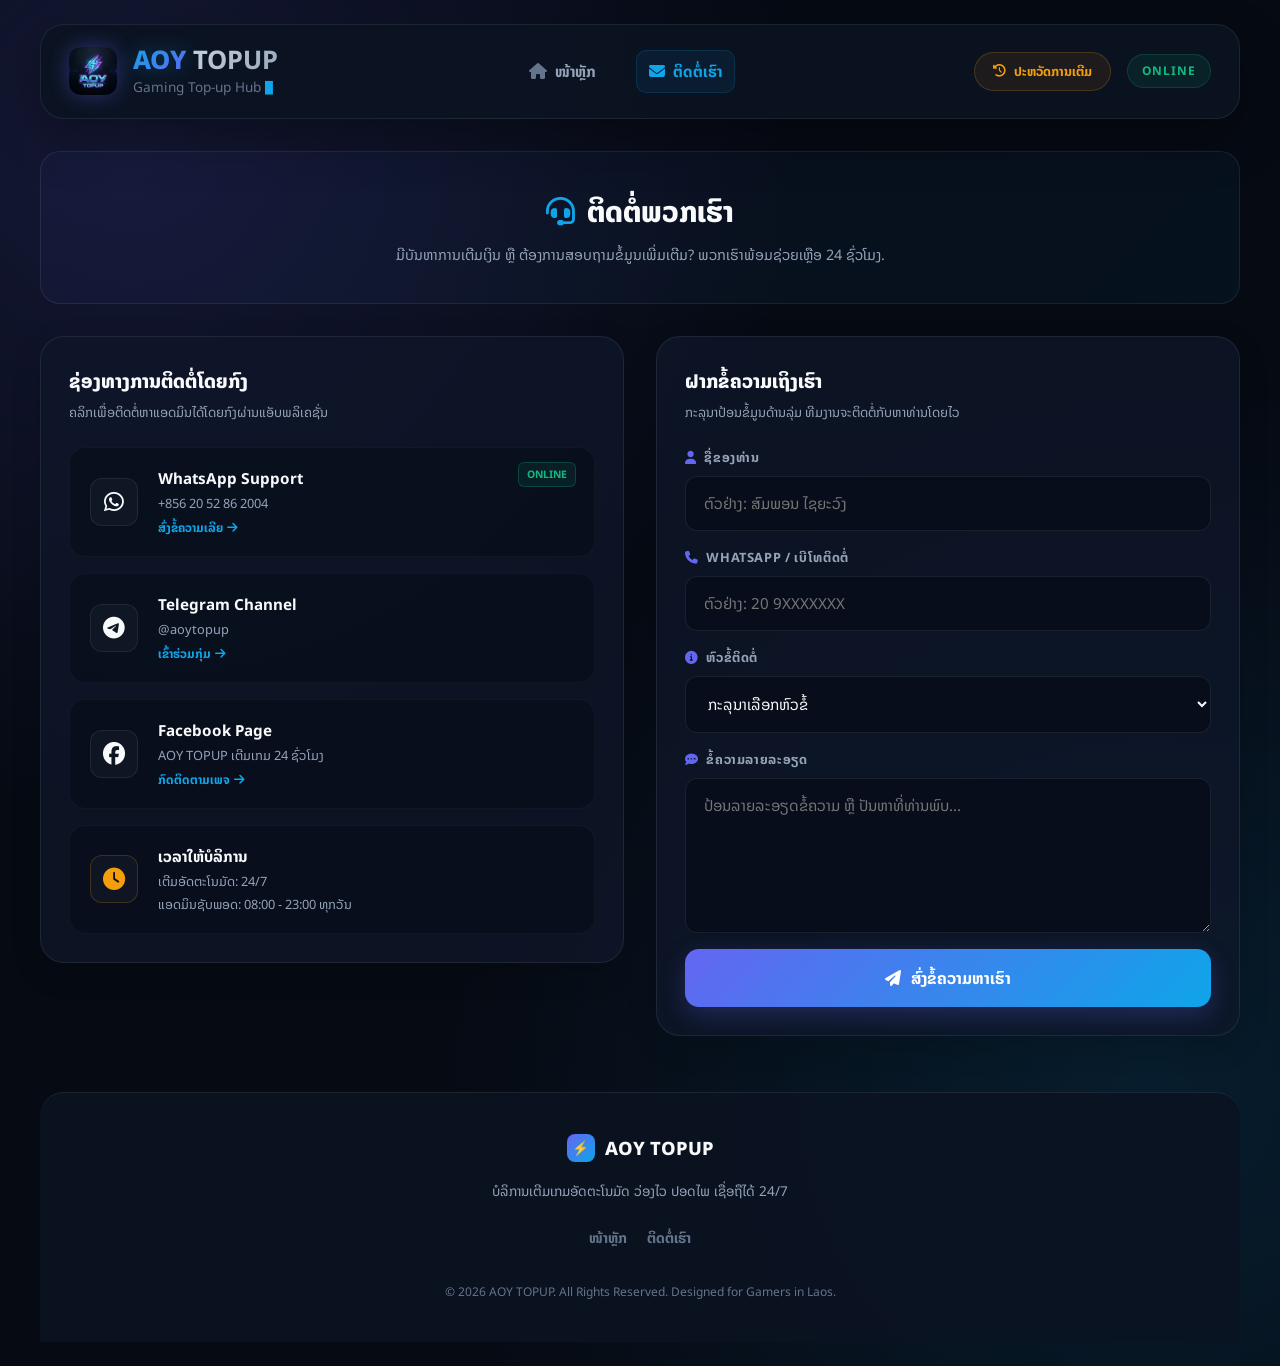
==== commit f7934b86: "feat: add 10% discount on top-ups >= 100k Kip, bounce page animations, remove top-up nav link, and u" ====
--- a/contact.html
+++ b/contact.html
@@ -23,7 +23,6 @@
 
       <nav class="nav-links">
         <a href="index.html" class="nav-link"><i class="fa-solid fa-house"></i> ໜ້າຫຼັກ</a>
-        <a href="topup.html" class="nav-link"><i class="fa-solid fa-gamepad"></i> ເຕີມເກມ</a>
         <a href="contact.html" class="nav-link active"><i class="fa-solid fa-envelope"></i> ຕິດຕໍ່ເຮົາ</a>
       </nav>
 
@@ -152,7 +151,6 @@
         <p>ບໍລິການເຕີມເກມອັດຕະໂນມັດ ວ່ອງໄວ ປອດໄພ ເຊື່ອຖືໄດ້ 24/7</p>
         <div class="footer-links">
           <a href="index.html">ໜ້າຫຼັກ</a>
-          <a href="topup.html">ເຕີມເກມ</a>
           <a href="contact.html">ຕິດຕໍ່ເຮົາ</a>
         </div>
         <p class="copyright">© 2026 AOY TOPUP. All Rights Reserved. Designed for Gamers in Laos.</p>
--- a/style.css
+++ b/style.css
@@ -447,6 +447,21 @@
   color: var(--text-primary);
 }
 
+.discount-tag {
+  position: absolute;
+  top: 10px;
+  right: 10px;
+  background: linear-gradient(135deg, var(--accent-rose), #ff6b8b);
+  color: white;
+  font-size: 0.72rem;
+  font-weight: 700;
+  padding: 4px 10px;
+  border-radius: 20px;
+  box-shadow: 0 4px 10px rgba(244, 63, 94, 0.3);
+  letter-spacing: 0.03em;
+  pointer-events: none;
+}
+
 .no-packages-msg {
   grid-column: span 3;
   text-align: center;
@@ -2075,3 +2090,23 @@
     gap: 12px;
   }
 }
+
+/* ==========================================================================
+   Page Entrance Bounce-Up Animation
+   ========================================================================== */
+
+@keyframes bounceUp {
+  0% {
+    opacity: 0;
+    transform: translateY(40px) scale(0.96);
+  }
+  100% {
+    opacity: 1;
+    transform: translateY(0) scale(1);
+  }
+}
+
+.app-shell, 
+.receipt-container {
+  animation: bounceUp 0.65s cubic-bezier(0.34, 1.56, 0.64, 1) forwards;
+}
